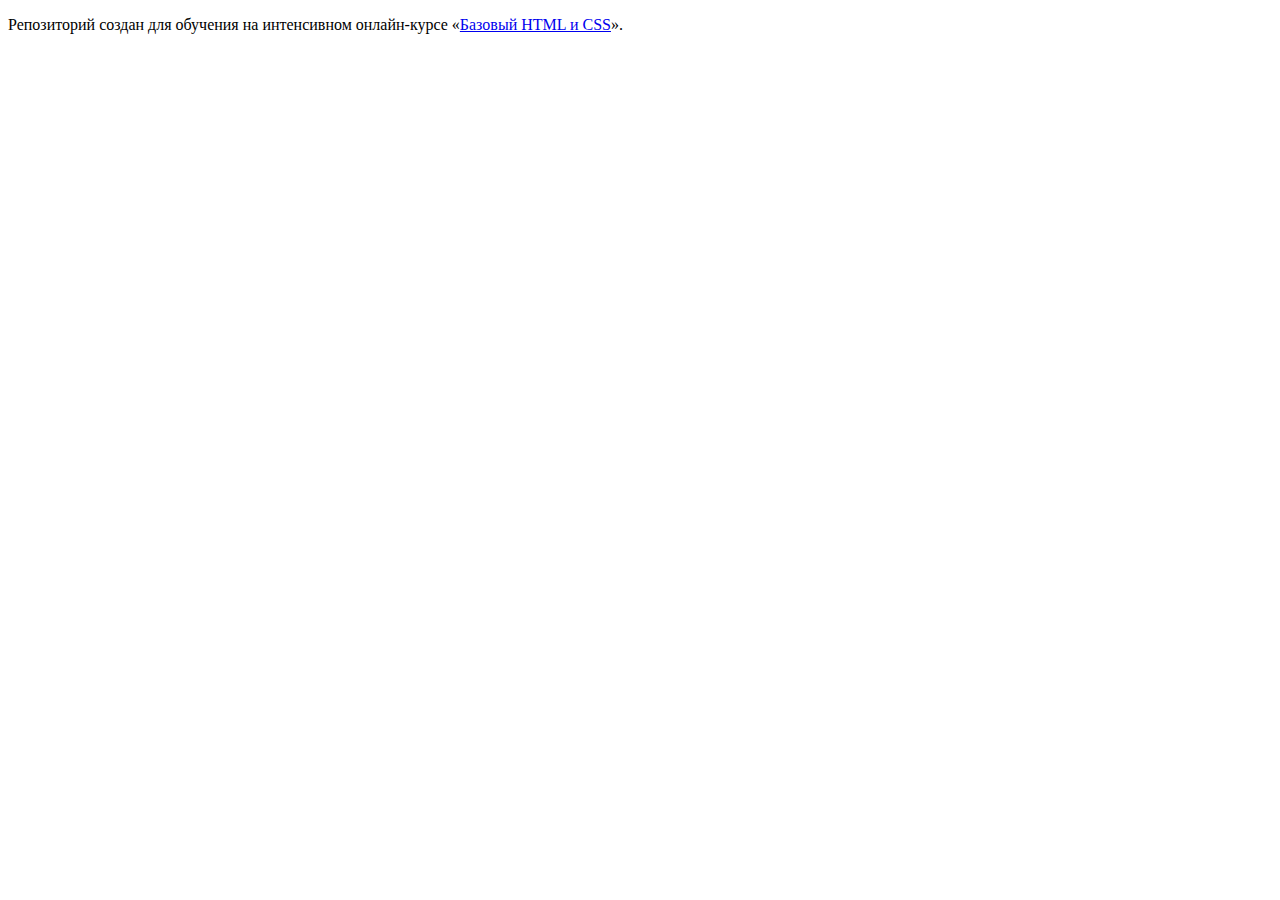
==== index.html @ e4928d57 ":hatching_chick:" ====
<!DOCTYPE html>
<html lang="ru">
  <head>
    <meta charset="utf-8">
    <title>HTML Academy: Седона</title>
  </head>
  <body>

    <p>Репозиторий создан для обучения на интенсивном онлайн‑курсе «<a href="https://htmlacademy.ru/intensive/htmlcss">Базовый HTML и CSS</a>».</p>

  </body>
</html>
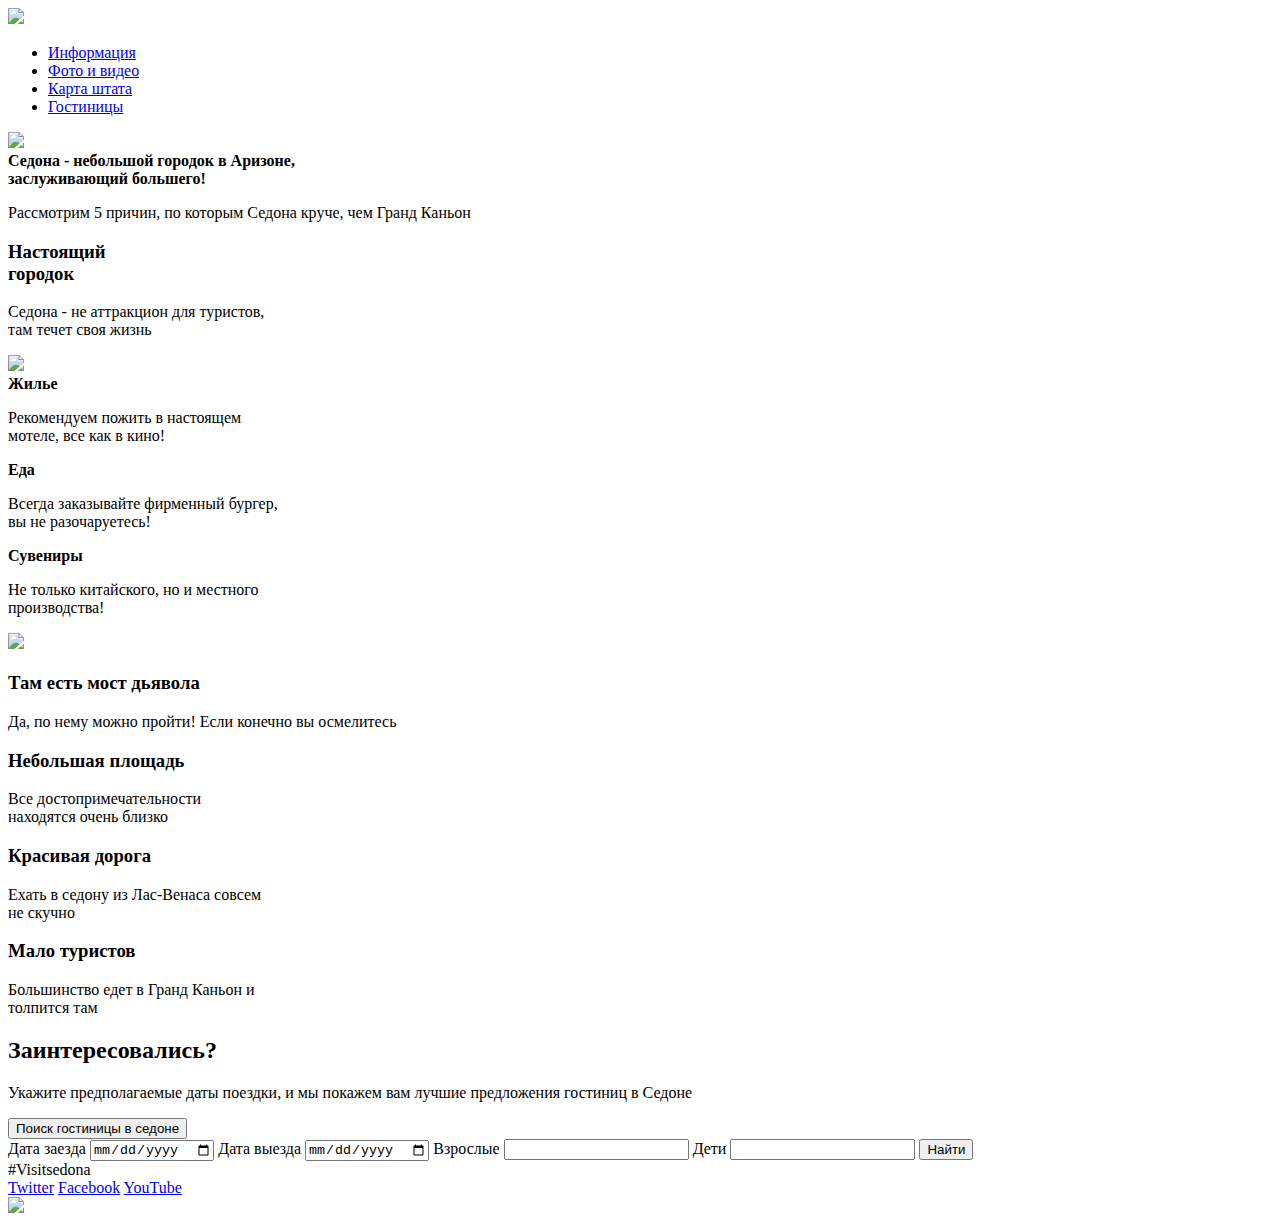
==== commit f941040f: "add basic layout for pages: index and catalog" ====
--- a/index.html
+++ b/index.html
@@ -1,12 +1,135 @@
 <!DOCTYPE html>
 <html lang="ru">
+
   <head>
     <meta charset="utf-8">
     <title>HTML Academy: Седона</title>
   </head>
+
   <body>
+    <header class="main-header">
+      <div class="index-logo">
+        <img src="http://placehold.it/150x100">
+      </div>
+      <nav class="main-navigation">
+        <ul>
+          <li>
+            <a href="#">Информация</a>
+          </li>
+          <li>
+            <a href="#">Фото и видео</a>
+          </li>
+          <li>
+            <a href="#">Карта штата</a>
+          </li>
+          <li>
+            <a href="#">Гостиницы</a>
+          </li>
+        </ul>
+      </nav>
+    </header>
+    <main>
+      <div class="name-logo-background">
+        <div class="name-logo">
+          <img src="http://placehold.it/150x100">
+        </div>
+      </div>
+      <div class="slogan">
+        <b class="slogan-text">Седона - небольшой городок в Аризоне,<br>
+          заслуживающий большего!
+        </b>
+        <p>Рассмотрим 5 причин, по которым Седона круче, чем Гранд Каньон</p>
+      </div>
+      <div class="info-box">
+        <div class="info-box-left">
+          <h3 class="info-box-left-title">Настоящий<br>
+             городок</h3>
+          <p>Седона - не аттракцион для туристов,
+            <br> там течет своя жизнь</p>
+        </div>
+        <div class="info-box-right">
+          <img src="http://placehold.it/150x100">
+        </div>
+      </div>
+      <section class="features">
+        <div class="features-item">
+          <b class="features-name">Жилье</b>
+          <p>Рекомендуем пожить в настоящем
+            <br> мотеле, все как в кино!</p>
+        </div>
+        <div class="features-item">
+          <b class="features-name">Еда</b>
+          <p>Всегда заказывайте фирменный бургер,
+            <br> вы не разочаруетесь!</p>
+        </div>
+        <div class="features-item">
+          <b class="features-name">Сувениры</b>
+          <p>Не только китайского, но и местного
+            <br> производства!
+          </p>
+        </div>
+      </section>
+      <div class="info-box">
+        <div class="info-box-left">
+          <img src="http://placehold.it/150x100">
+        </div>
+        <div class="info-box-right">
+          <h3 class="info-box-right-title">Там есть мост дьявола</h3>
+          <p>Да, по нему можно пройти! Если конечно вы осмелитесь</p>
+        </div>
+      </div>
+      <div class="advantages">
+        <section class="advantages-left">
+          <h3 class="advantages-left-title">Небольшая площадь</h3>
+          <p>Все достопримечательности
+            <br> находятся очень близко</p>
+        </section>
+        <section class="advantages-middle">
+          <h3 class="advantages-middle-title">Красивая дорога</h3>
+          <p>Ехать в седону из Лас-Венаса совсем
+            <br> не скучно</p>
+        </section>
+        <section class="advantages-right">
+          <h3 class="advantages-right-title">Мало туристов</h3>
+          <p>Большинство едет в Гранд Каньон и
+            <br> толпится там</p>
+        </section>
+      </div>
+      <div class="index-content">
+        <h2 class="index-content-title">Заинтересовались?</h2>
+        <p>Укажите предполагаемые даты поездки, и мы покажем вам лучшие предложения гостиниц в Седоне
+        </p>
 
-    <p>Репозиторий создан для обучения на интенсивном онлайн‑курсе «<a href="https://htmlacademy.ru/intensive/htmlcss">Базовый HTML и CSS</a>».</p>
+        <div class="search">
+          <button class="search-btn">Поиск гостиницы в седоне</button>
 
+          <form class="hotel-book-form" action="https://echo.htmlacademy.ru" method="post">
+            <label for="date-enter">Дата заезда</label>
+            <input type="date" name="date-enter" id="date-enter">
+            <label for="date-leave">Дата выезда</label>
+            <input type="date" name="date-leave" id="date-leave">
+            <label for="adults-count">Взрослые</label>
+            <input type="number" name="adults-count" id="adults-count">
+            <label for="childrens-count">Дети</label>
+            <input type="number" name="childrens-count" id="childrens-count">
+            <button class="btn" type="submit">Найти</button>
+          </form>
+        </div>
+      </div>
+    </main>
+    <footer class="main-footer">
+      <div class="container">
+        <section class="footer-text">#Visitsedona</section>
+        <section class="footer-social">
+          <a class="social-btn social-btn-tw" href="#">Twitter</a>
+          <a class="social-btn social-btn-fb" href="#">Facebook</a>
+          <a class="social-btn social-btn-yt" href="#">YouTube</a>
+        </section>
+        <section class="footer-copyrigh">
+          <a href="#"><img src="http://placehold.it/150x100"></a>
+        </section>
+      </div>
+    </footer>
   </body>
+
 </html>
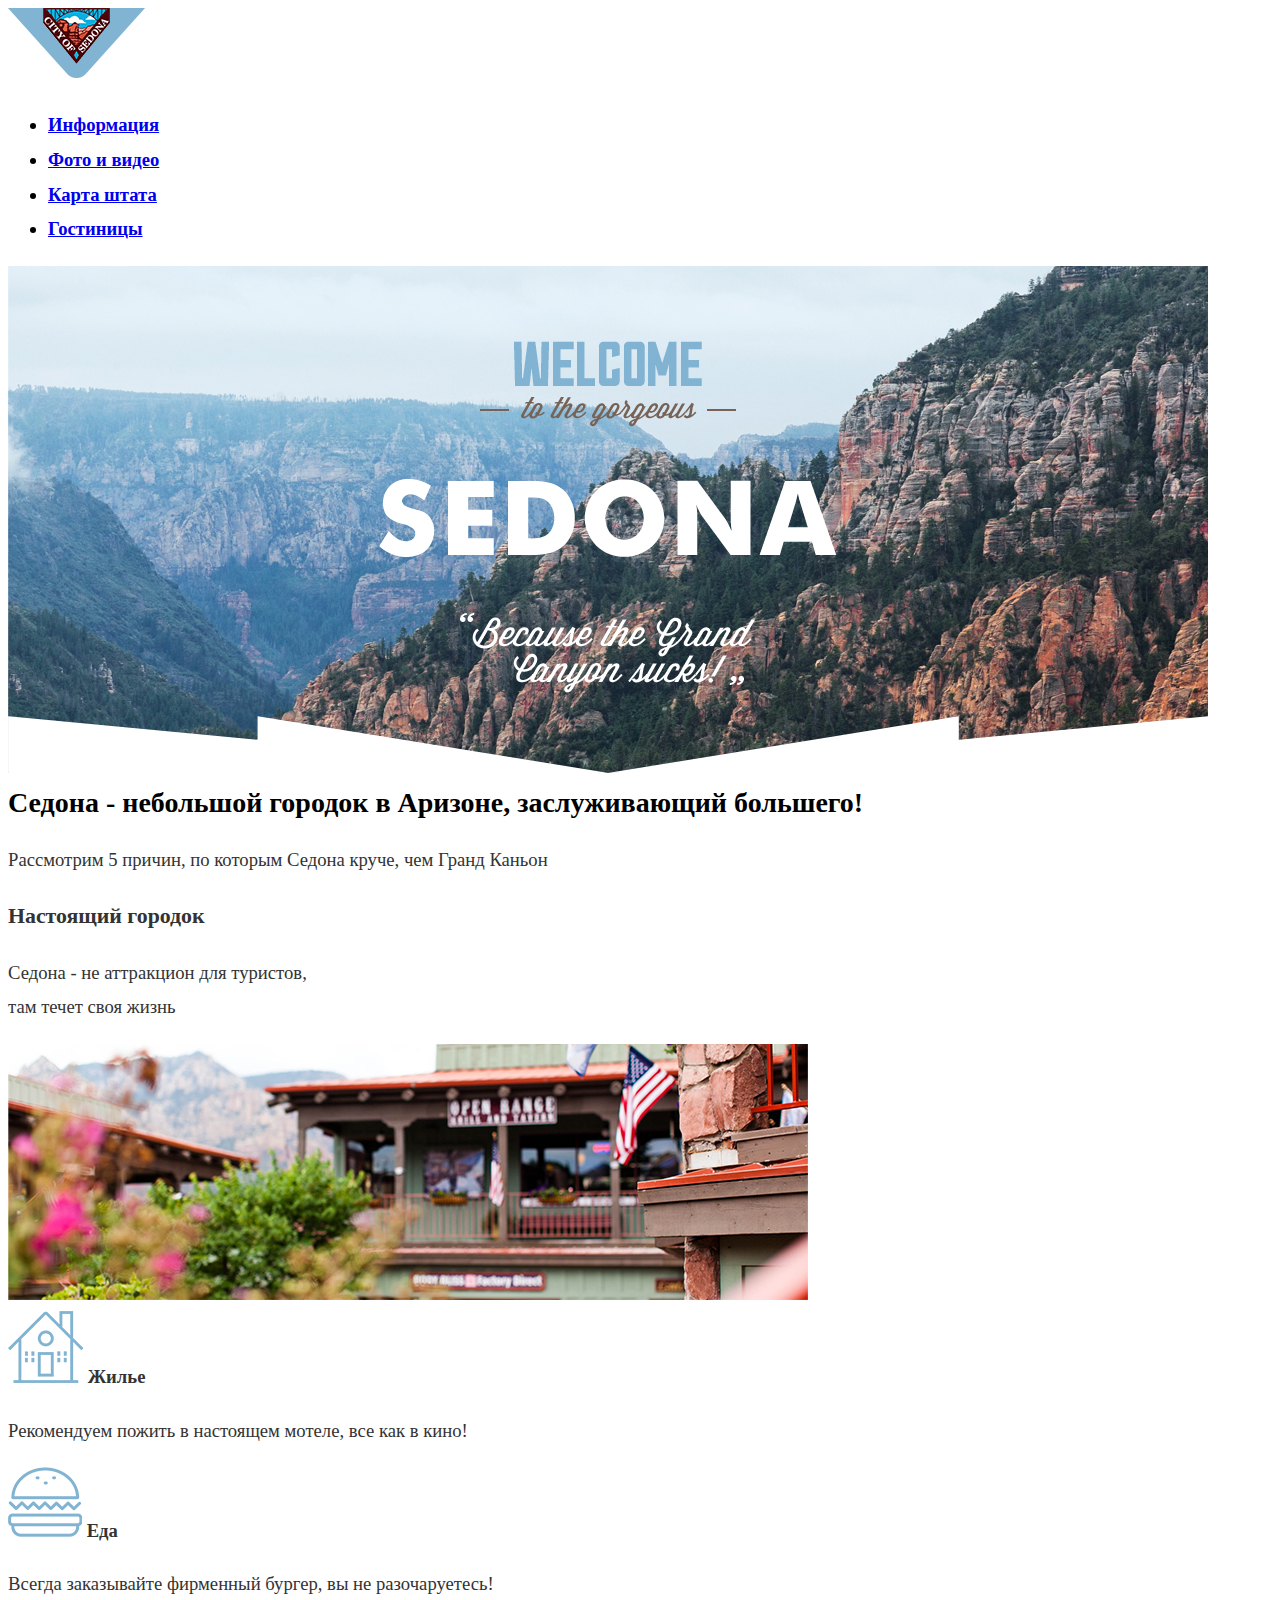
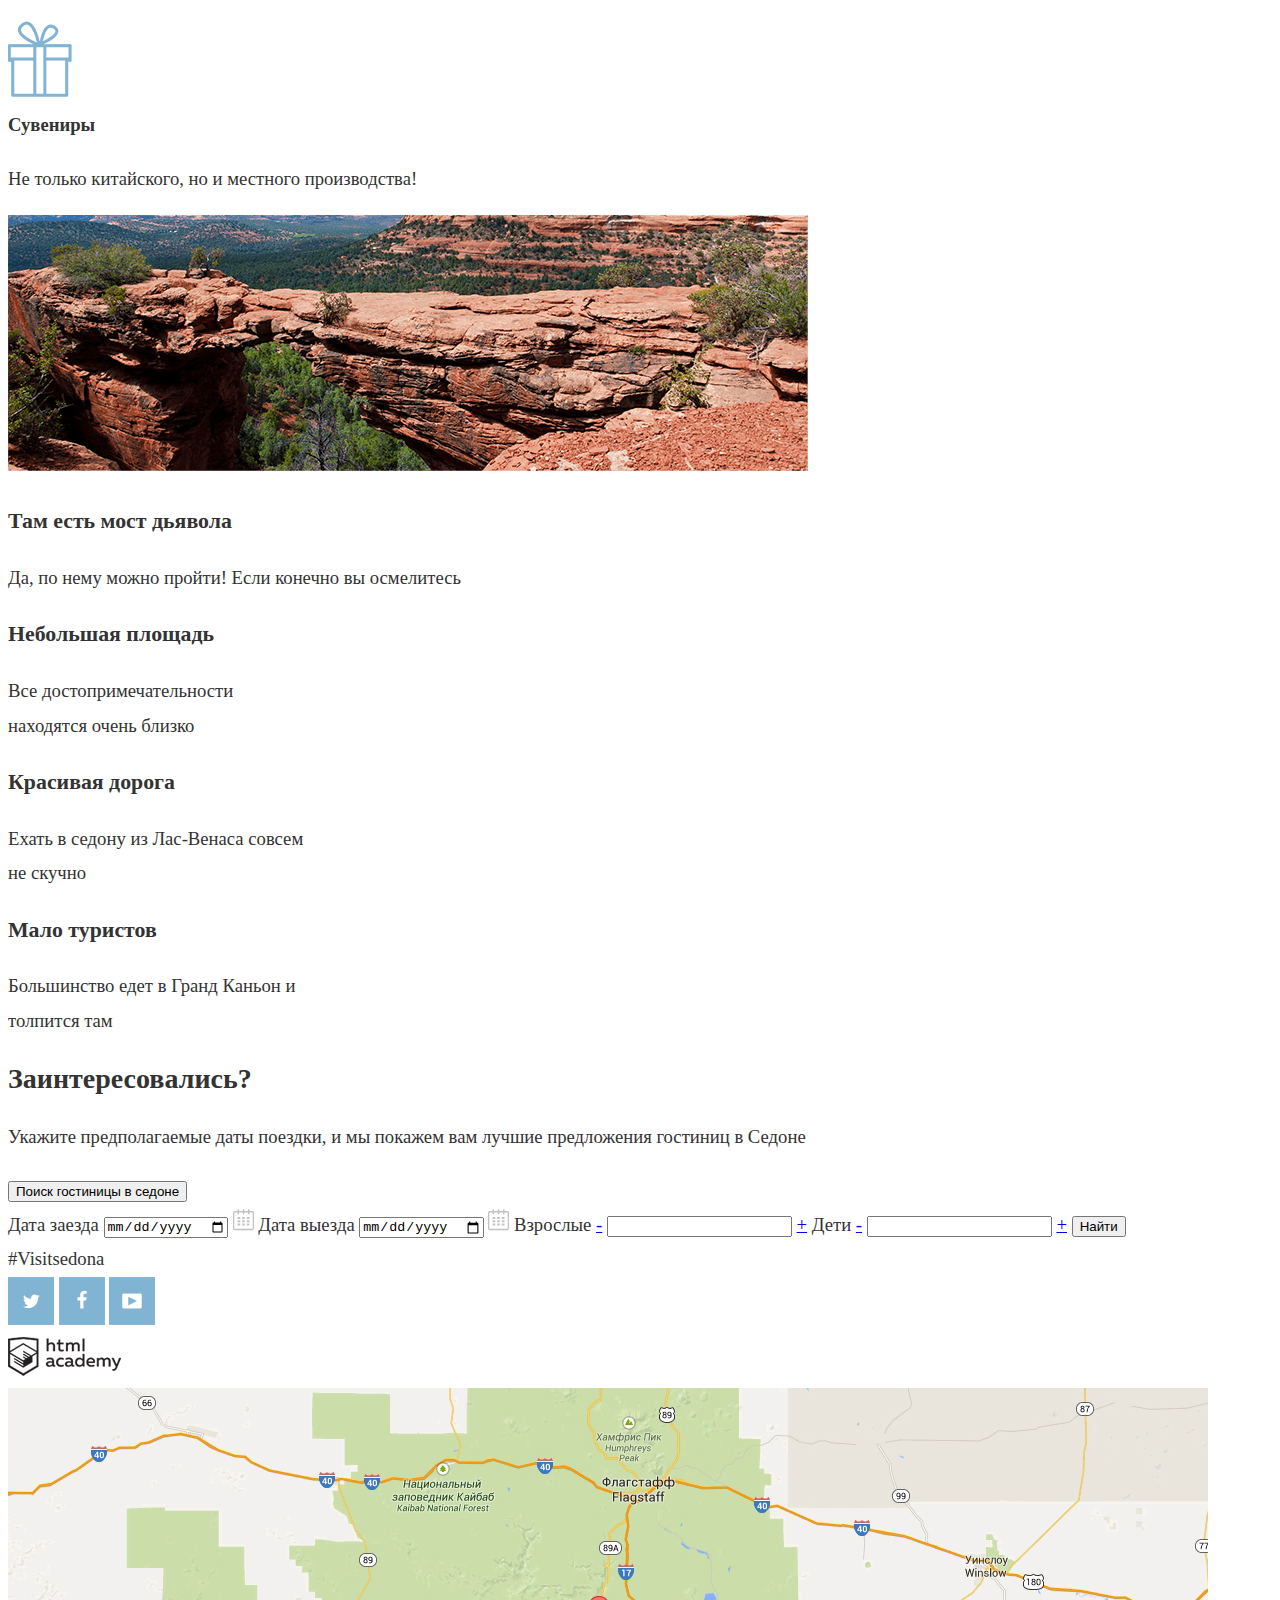
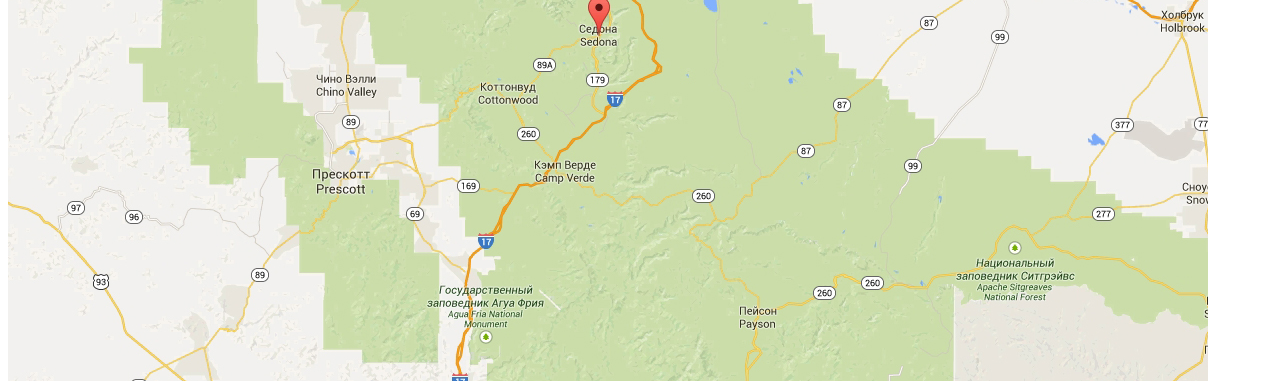
==== commit 0e917609: "graphic" ====
--- a/index.html
+++ b/index.html
@@ -3,13 +3,14 @@
 
   <head>
     <meta charset="utf-8">
+    <link href="css/style.css" rel="stylesheet">
     <title>HTML Academy: Седона</title>
   </head>
 
   <body>
     <header class="main-header">
       <div class="index-logo">
-        <img src="http://placehold.it/150x100">
+      <a href="index.html"><img src="img/logo.png" ></a>
       </div>
       <nav class="main-navigation">
         <ul>
@@ -31,71 +32,69 @@
     <main>
       <div class="name-logo-background">
         <div class="name-logo">
-          <img src="http://placehold.it/150x100">
+          <img src="img/sedona.jpg">
         </div>
       </div>
       <div class="slogan">
-        <b class="slogan-text">Седона - небольшой городок в Аризоне,<br>
+        <b class="slogan-text">Седона - небольшой городок в Аризоне,
           заслуживающий большего!
         </b>
         <p>Рассмотрим 5 причин, по которым Седона круче, чем Гранд Каньон</p>
       </div>
-      <div class="info-box">
+      <section class="info-box">
         <div class="info-box-left">
-          <h3 class="info-box-left-title">Настоящий<br>
+          <h3 class="info-box-left-title">Настоящий
              городок</h3>
           <p>Седона - не аттракцион для туристов,
             <br> там течет своя жизнь</p>
         </div>
         <div class="info-box-right">
-          <img src="http://placehold.it/150x100">
+          <img src="img/img2.jpg">
         </div>
-      </div>
       <section class="features">
         <div class="features-item">
+          <img src="img/2.png">
           <b class="features-name">Жилье</b>
-          <p>Рекомендуем пожить в настоящем
-            <br> мотеле, все как в кино!</p>
+          <p>Рекомендуем пожить в настоящем мотеле, все как в кино!</p>
         </div>
         <div class="features-item">
+          <img src="img/3.png">
           <b class="features-name">Еда</b>
-          <p>Всегда заказывайте фирменный бургер,
-            <br> вы не разочаруетесь!</p>
+          <p>Всегда заказывайте фирменный бургер, вы не разочаруетесь!</p>
         </div>
         <div class="features-item">
+          <img src="img/1.png"><br>
           <b class="features-name">Сувениры</b>
-          <p>Не только китайского, но и местного
-            <br> производства!
-          </p>
+          <p>Не только китайского, но и местного производства!</p>
         </div>
       </section>
-      <div class="info-box">
+      <section class="info-box">
         <div class="info-box-left">
-          <img src="http://placehold.it/150x100">
+          <img src="img/img1.jpg">
         </div>
         <div class="info-box-right">
           <h3 class="info-box-right-title">Там есть мост дьявола</h3>
           <p>Да, по нему можно пройти! Если конечно вы осмелитесь</p>
         </div>
-      </div>
-      <div class="advantages">
-        <section class="advantages-left">
+
+      <section class="advantages">
+        <div class="advantages-left">
           <h3 class="advantages-left-title">Небольшая площадь</h3>
           <p>Все достопримечательности
             <br> находятся очень близко</p>
-        </section>
-        <section class="advantages-middle">
+        </div>
+        <div class="advantages-middle">
           <h3 class="advantages-middle-title">Красивая дорога</h3>
           <p>Ехать в седону из Лас-Венаса совсем
             <br> не скучно</p>
-        </section>
-        <section class="advantages-right">
+        </div>
+        <div class="advantages-right">
           <h3 class="advantages-right-title">Мало туристов</h3>
           <p>Большинство едет в Гранд Каньон и
             <br> толпится там</p>
-        </section>
-      </div>
-      <div class="index-content">
+        </div>
+      </section>
+      <section class="index-content">
         <h2 class="index-content-title">Заинтересовались?</h2>
         <p>Укажите предполагаемые даты поездки, и мы покажем вам лучшие предложения гостиниц в Седоне
         </p>
@@ -106,27 +105,36 @@
           <form class="hotel-book-form" action="https://echo.htmlacademy.ru" method="post">
             <label for="date-enter">Дата заезда</label>
             <input type="date" name="date-enter" id="date-enter">
+            <img src="img/5.png">
             <label for="date-leave">Дата выезда</label>
             <input type="date" name="date-leave" id="date-leave">
+            <img src="img/5.png">
             <label for="adults-count">Взрослые</label>
+            <a href="#">-</a>
             <input type="number" name="adults-count" id="adults-count">
+            <a href="#">+</a>
             <label for="childrens-count">Дети</label>
+            <a href="#">-</a>
             <input type="number" name="childrens-count" id="childrens-count">
+            <a href="#">+</a>
             <button class="btn" type="submit">Найти</button>
           </form>
         </div>
-      </div>
+      </section>
     </main>
     <footer class="main-footer">
       <div class="container">
         <section class="footer-text">#Visitsedona</section>
         <section class="footer-social">
-          <a class="social-btn social-btn-tw" href="#">Twitter</a>
-          <a class="social-btn social-btn-fb" href="#">Facebook</a>
-          <a class="social-btn social-btn-yt" href="#">YouTube</a>
+          <a class="social-btn social-btn-tw" href="#"><img src="img/tw.png"></a>
+          <a class="social-btn social-btn-fb" href="#"><img src="img/facebook.png"></a>
+          <a class="social-btn social-btn-yt" href="#"><img src="img/youtube.png"></a>
         </section>
         <section class="footer-copyrigh">
-          <a href="#"><img src="http://placehold.it/150x100"></a>
+          <a href="#"><img src="img/htmlacad.png"></a>
+        </section>
+        <section class="map">
+          <a href="#"><img src="img/map.jpg"></a>
         </section>
       </div>
     </footer>
--- a/css/style.css
+++ b/css/style.css
@@ -0,0 +1,28 @@
+body {
+    font-family:"PT Sans";
+    font-size: 14pt;
+    line-height:26pt;
+    color: #333333;
+    font-weight:normal;
+}
+.main-navigation {
+  font-family:"PT Sans";
+  font-size: 14pt;
+  line-height:26pt;
+  color: #000000;
+  font-weight:bold;
+}
+.slogan-text {
+  font-family:"PT Sans";
+  font-size: 21pt;
+  line-height:26pt;
+  color: #000000;
+  font-weight:bold;
+}
+.map{
+    z-index: 1;
+
+}
+footer {
+  position: absolute;
+  z-index: 2;
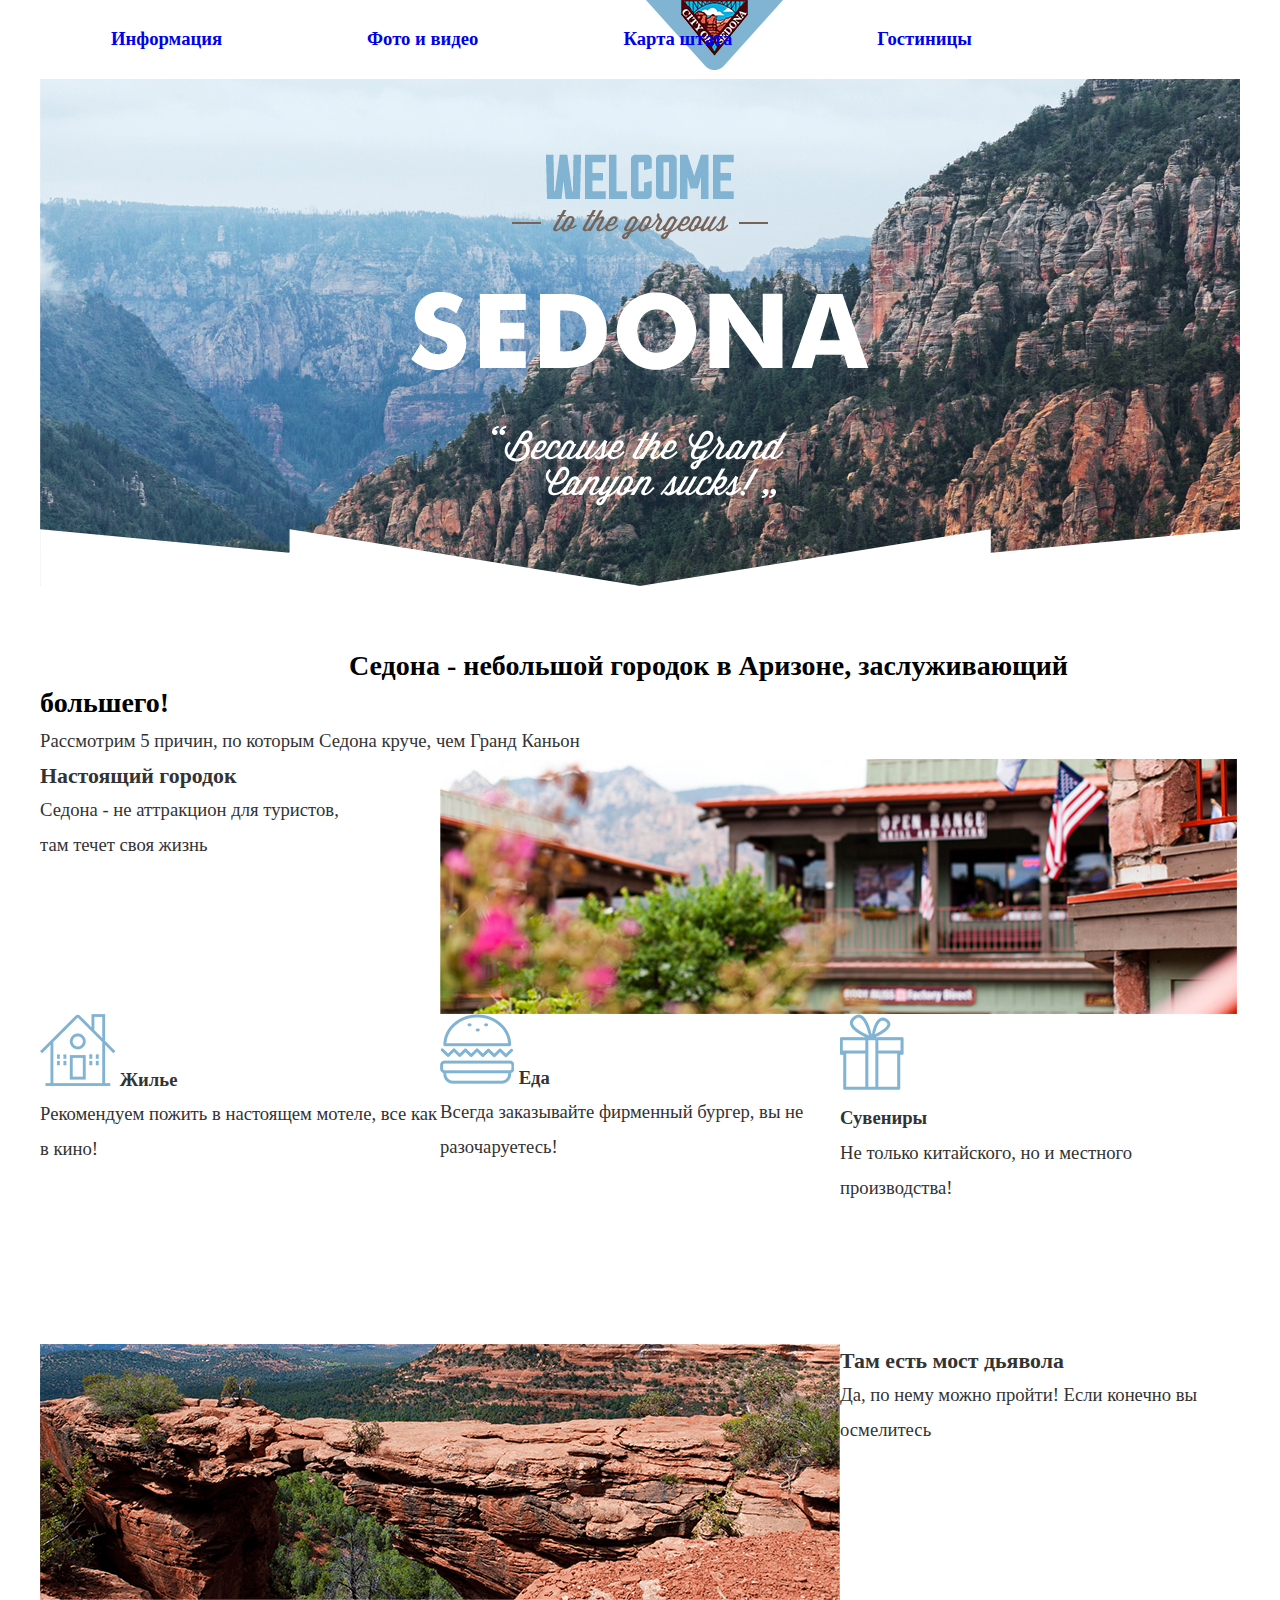
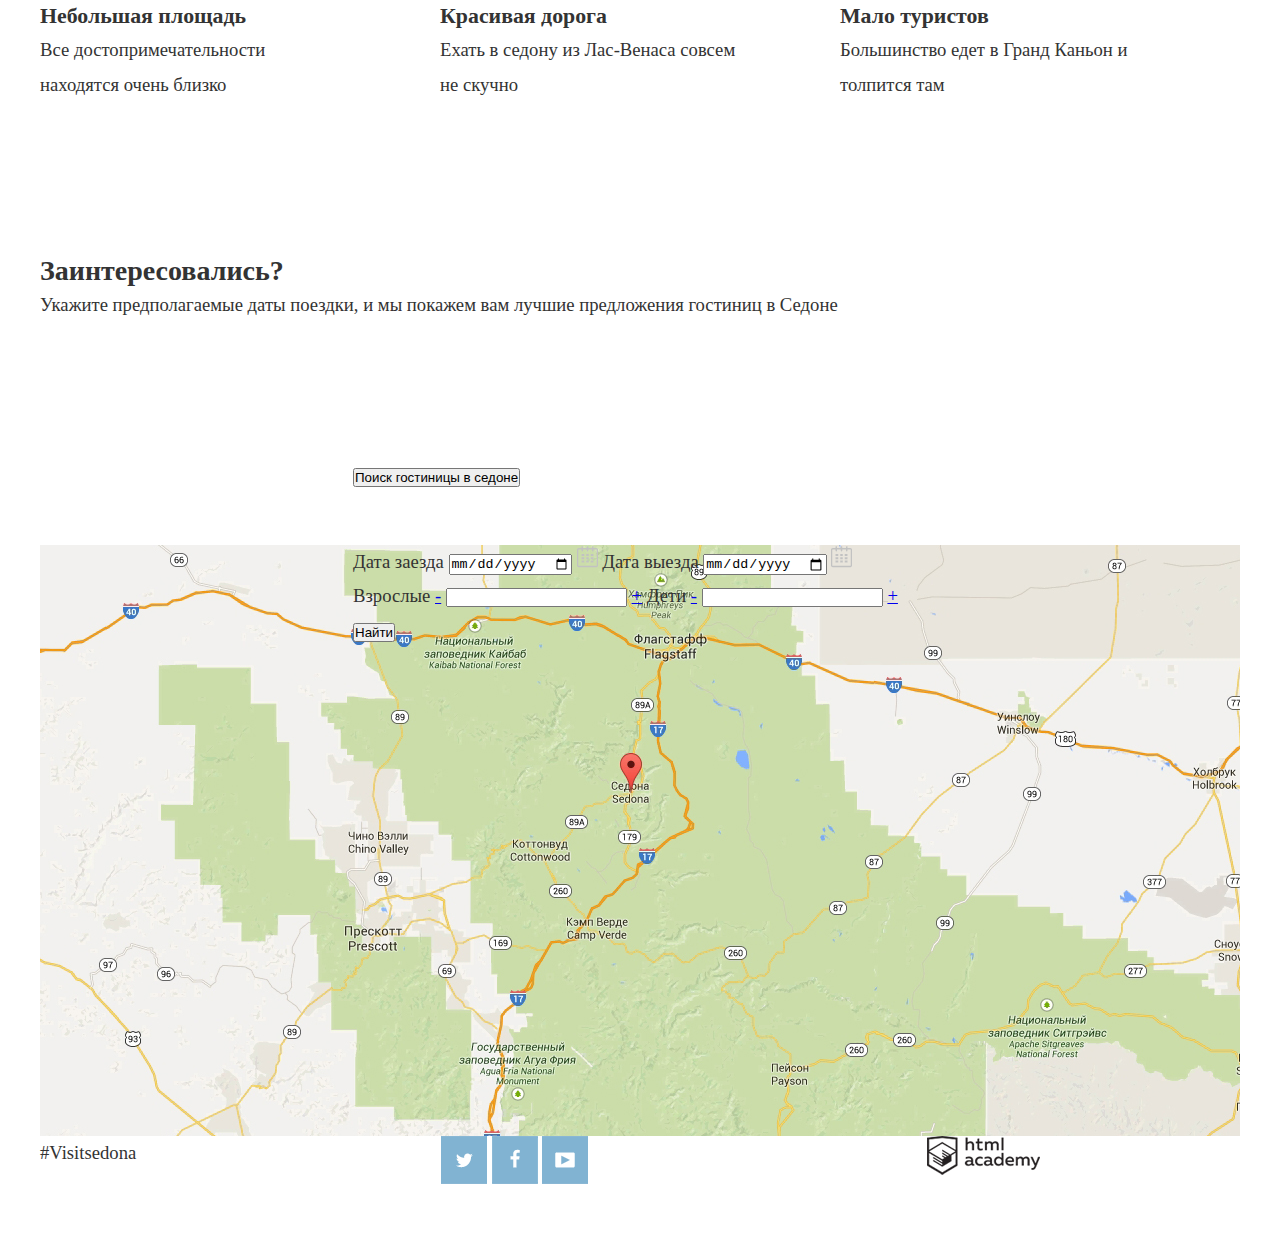
==== commit c06bfb8f: "create grid" ====
--- a/index.html
+++ b/index.html
@@ -9,48 +9,50 @@
 
   <body>
     <header class="main-header">
-      <div class="index-logo">
-      <a href="index.html"><img src="img/logo.png" ></a>
+      <div class="container clearfix">
+        <div class="index-logo">
+          <a href="index.html"><img src="img/logo.png"></a>
+        </div>
+        <nav class="main-navigation">
+          <ul>
+            <li>
+              <a href="#">Информация</a>
+            </li>
+            <li class="photo">
+              <a href="#">Фото и видео</a>
+            </li>
+            <li>
+              <a href="#">Карта штата</a>
+            </li>
+            <li>
+              <a href="#">Гостиницы</a>
+          </ul>
+        </nav>
       </div>
-      <nav class="main-navigation">
-        <ul>
-          <li>
-            <a href="#">Информация</a>
-          </li>
-          <li>
-            <a href="#">Фото и видео</a>
-          </li>
-          <li>
-            <a href="#">Карта штата</a>
-          </li>
-          <li>
-            <a href="#">Гостиницы</a>
-          </li>
-        </ul>
-      </nav>
     </header>
-    <main>
+    <main class="container">
       <div class="name-logo-background">
         <div class="name-logo">
           <img src="img/sedona.jpg">
         </div>
       </div>
-      <div class="slogan">
+      <div class="slogan clearfix">
         <b class="slogan-text">Седона - небольшой городок в Аризоне,
           заслуживающий большего!
         </b>
         <p>Рассмотрим 5 причин, по которым Седона круче, чем Гранд Каньон</p>
       </div>
-      <section class="info-box">
-        <div class="info-box-left">
+      <section class="info-box-one clearfix">
+        <div class="info-box-one-left">
           <h3 class="info-box-left-title">Настоящий
              городок</h3>
           <p>Седона - не аттракцион для туристов,
             <br> там течет своя жизнь</p>
         </div>
-        <div class="info-box-right">
+        <div class="info-box-one-right">
           <img src="img/img2.jpg">
         </div>
+      </section>
       <section class="features">
         <div class="features-item">
           <img src="img/2.png">
@@ -63,12 +65,13 @@
           <p>Всегда заказывайте фирменный бургер, вы не разочаруетесь!</p>
         </div>
         <div class="features-item">
-          <img src="img/1.png"><br>
+          <img src="img/1.png">
+          <br>
           <b class="features-name">Сувениры</b>
           <p>Не только китайского, но и местного производства!</p>
         </div>
       </section>
-      <section class="info-box">
+      <section class="info-box clearfix">
         <div class="info-box-left">
           <img src="img/img1.jpg">
         </div>
@@ -76,19 +79,19 @@
           <h3 class="info-box-right-title">Там есть мост дьявола</h3>
           <p>Да, по нему можно пройти! Если конечно вы осмелитесь</p>
         </div>
-
+      </section>
       <section class="advantages">
-        <div class="advantages-left">
+        <div class="advantages-item">
           <h3 class="advantages-left-title">Небольшая площадь</h3>
           <p>Все достопримечательности
             <br> находятся очень близко</p>
         </div>
-        <div class="advantages-middle">
+        <div class="advantages-item">
           <h3 class="advantages-middle-title">Красивая дорога</h3>
           <p>Ехать в седону из Лас-Венаса совсем
             <br> не скучно</p>
         </div>
-        <div class="advantages-right">
+        <div class="advantages-item">
           <h3 class="advantages-right-title">Мало туристов</h3>
           <p>Большинство едет в Гранд Каньон и
             <br> толпится там</p>
@@ -101,7 +104,12 @@
 
         <div class="search">
           <button class="search-btn">Поиск гостиницы в седоне</button>
-
+        </div>
+      </section>
+    </main>
+    <footer class="main-footer container">
+      <div>
+        <section class="map">
           <form class="hotel-book-form" action="https://echo.htmlacademy.ru" method="post">
             <label for="date-enter">Дата заезда</label>
             <input type="date" name="date-enter" id="date-enter">
@@ -119,11 +127,7 @@
             <a href="#">+</a>
             <button class="btn" type="submit">Найти</button>
           </form>
-        </div>
-      </section>
-    </main>
-    <footer class="main-footer">
-      <div class="container">
+        </section>
         <section class="footer-text">#Visitsedona</section>
         <section class="footer-social">
           <a class="social-btn social-btn-tw" href="#"><img src="img/tw.png"></a>
@@ -133,9 +137,6 @@
         <section class="footer-copyrigh">
           <a href="#"><img src="img/htmlacad.png"></a>
         </section>
-        <section class="map">
-          <a href="#"><img src="img/map.jpg"></a>
-        </section>
       </div>
     </footer>
   </body>
--- a/css/style.css
+++ b/css/style.css
@@ -1,28 +1,336 @@
+* {
+  margin: 0;
+  padding: 0;
+}
+
 body {
-    font-family:"PT Sans";
-    font-size: 14pt;
-    line-height:26pt;
-    color: #333333;
-    font-weight:normal;
-}
+  font-family: "PT Sans";
+  font-size: 14pt;
+  line-height: 26pt;
+  color: #333333;
+  font-weight: normal;
+}
+
 .main-navigation {
-  font-family:"PT Sans";
+  font-family: "PT Sans";
   font-size: 14pt;
-  line-height:26pt;
+  line-height: 26pt;
   color: #000000;
-  font-weight:bold;
-}
+  font-weight: bold;
+}
+
 .slogan-text {
-  font-family:"PT Sans";
+  font-family: "PT Sans";
   font-size: 21pt;
-  line-height:26pt;
+  line-height: 26pt;
   color: #000000;
-  font-weight:bold;
-}
-.map{
-    z-index: 1;
-
-}
-footer {
+  font-weight: bold;
+}
+
+li a {
+  text-decoration: none;
+}
+
+.main-navigation ul li {
+  float: left;
+  padding-left: 71px;
+  padding-top: 22px;
+  padding-bottom: 22px;
+  padding-right: 74px;
+  list-style-type: none;
+}
+
+.photo {
+  padding-right: 244px;
+}
+
+.index-logo {
   position: absolute;
-  z-index: 2;
+  text-align: center;
+  left: 645px;
+  top: 0%;
+  width: 138px;
+  height: 70px;
+}
+
+.clearfix::after {
+  content: "";
+  display: table;
+  clear: both;
+}
+
+.container {
+  width: 1200px;
+  height: auto;
+  margin: 0 auto;
+  padding: 0 40px;
+}
+
+.main-header {
+  min-height: 56px;
+}
+
+.main-navigation {
+  position: relative;
+  float: right;
+  width: 100%;
+  min-height: 56px;
+}
+
+.name-logo-background {
+  width: 1200px;
+  height: 510px;
+  margin-right: auto;
+  margin-left: auto;
+  margin-bottom: 60px;
+}
+
+.slogan clearfix {
+  width: 1200px;
+  height: 216px;
+}
+
+.slogan-text {
+  padding-left: 309px;
+  padding-top: 62px;
+  padding-right: 100px;
+  padding-bottom: 255px;
+}
+
+.info-box-one {
+  width: 100%;
+  height: 255px;
+}
+
+.info-box-one-left {
+  float: left;
+  width: 400px;
+  height: 100%;
+}
+
+.info-box-one-right {
+  float: right;
+  width: 800px;
+  height: 100%;
+}
+
+.info-box-one-right img {
+  max-width: 100%;
+  max-height: 100%
+}
+
+.features {
+  width: 1200px;
+  height: 330px;
+}
+
+.features-item {
+  float: left;
+  width: 400px;
+}
+
+.features-item:last-child {
+  margin-right: 0;
+}
+
+.info-box {
+  width: 100%;
+  height: 255px;
+}
+
+.info-box-left {
+  float: left;
+  width: 800px;
+  height: 100%;
+}
+
+.info-box-right {
+  float: right;
+  width: 400px;
+  height: 100%;
+}
+
+.advantages {
+  width: 100%;
+  height: 255px;
+}
+
+.advantages-item {
+  float: left;
+  width: 400px;
+  height: 100%;
+}
+
+.index-content {
+  position: relative;
+  width: 100%;
+  height: 291px;
+}
+
+.search {
+  position: absolute;
+  bottom: 0;
+  left: 313px;
+  width: 568px;
+  height: 86px;
+}
+
+.hotel-book-form {
+  position: absolute;
+  top: 0;
+  left: 313px;
+  width: 568px;
+  height: 395px;
+}
+
+.main-footer {
+  width: 1200px;
+  height: 120px;
+}
+
+.footer-text {
+  float: left;
+  width: 313px;
+  height: 120px;
+  margin-right: 88px;
+}
+
+.footer-social {
+  float: left;
+  width: 400px;
+  height: 120px;
+}
+
+.footer-copyrigh {
+  float: right;
+  width: 313px;
+  height: 120px;
+}
+
+.map {
+  background: url("../img/map.jpg") no-repeat;
+  position: relative;
+  width: 1200px;
+  height: 591px;
+}
+
+.book-form {
+  background: url("../img/filter background.jpg");
+  width: 1200px;
+  height: 217px;
+}
+
+.one-form {
+  float: left;
+  width: 241px;
+  height: 217px;
+}
+
+.two-form {
+  float: left;
+  width: 288px;
+  height: 217px;
+}
+
+.three-form {
+  float: right;
+  width: 400px;
+  height: 217px;
+}
+
+.sorting {
+  width: 1200px;
+  height: 86px;
+}
+
+.counter-section {
+  float: left;
+  width: 140px;
+  height: 100%;
+}
+
+.ordering-section-name {
+  float: left;
+}
+
+.ordering-section {
+  float: left;
+  width: auto;
+  height: 100%;
+}
+
+.ordering-section ul li {
+  margin-left: 30px;
+  float: left;
+  list-style-type: none;
+}
+
+.ordering-direction-section {
+  float: right;
+  width: auto;
+  height: 100%;
+}
+
+.ordering-section-list {
+  width: 500px;
+  height: auto;
+}
+
+.search-results {
+  width: 100%;
+  height: auto;
+  border-top: 1px solid #e5e5e5;
+  padding-top: 30px;
+  padding-bottom: 30px;
+  position: relative;
+  display: block;
+}
+
+.search-result:last-child {
+  border-top: 1px solid #e5e5e5;
+  border-bottom: 1px solid #e5e5e5;
+}
+
+.search-result section {
+  float: left;
+}
+
+.search-result-logo img {
+  width: 135px;
+  height: 90px;
+}
+
+.search-result-desctription {
+  margin-left: 30px;
+  width: 364px;
+  height: auto;
+}
+
+.search-result-desctription-block {
+  float: left;
+}
+
+.search-result-btn-more,
+.search-result-btn-book {
+  width: auto;
+  height: auto;
+  padding-left: 16px;
+  padding-right: 16px;
+  padding-top: 6px;
+  padding-bottom: 6px;
+}
+
+.search-result-btn-more {
+  background-color: #81b3d2;
+}
+
+.search-result-btn-book {
+  background-color: #766357;
+}
+
+.search-result-rating {
+  position: absolute;
+  right: 0;
+  width: 241px;
+  height: 100px;
+}
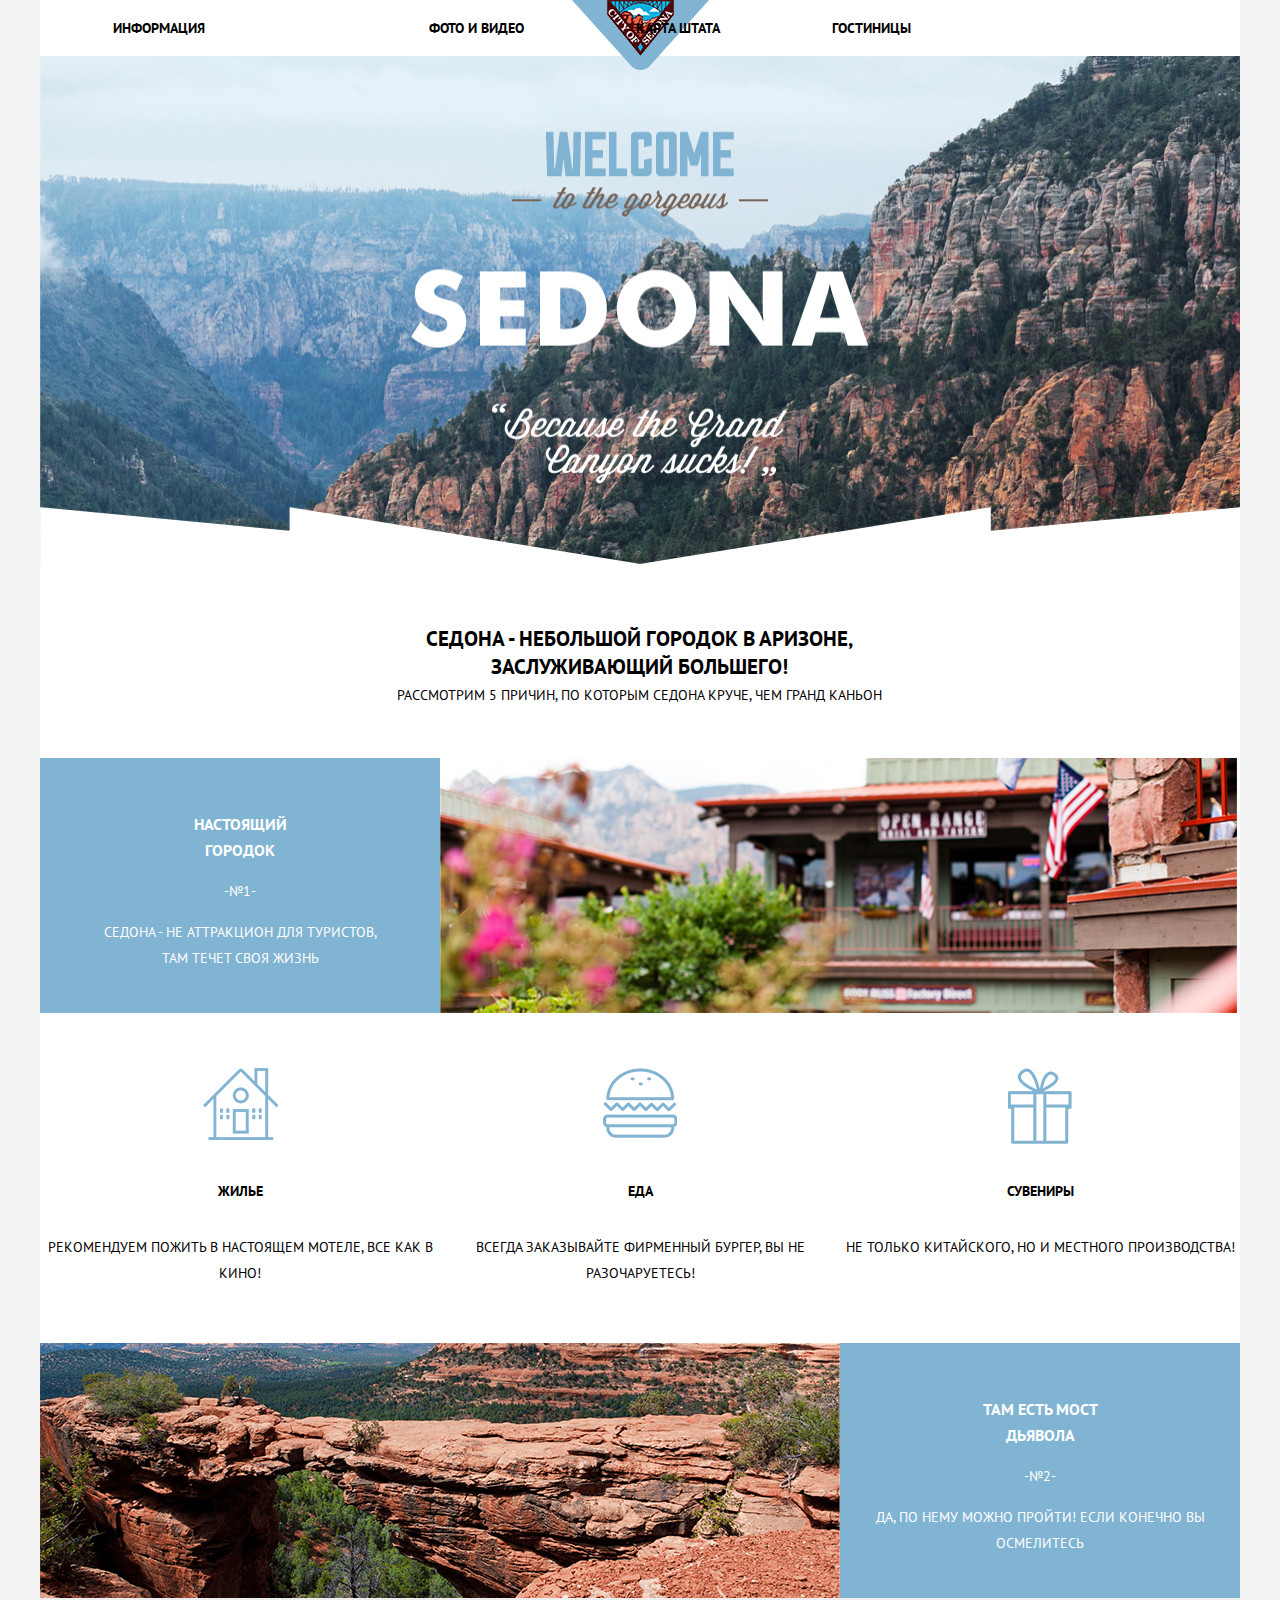
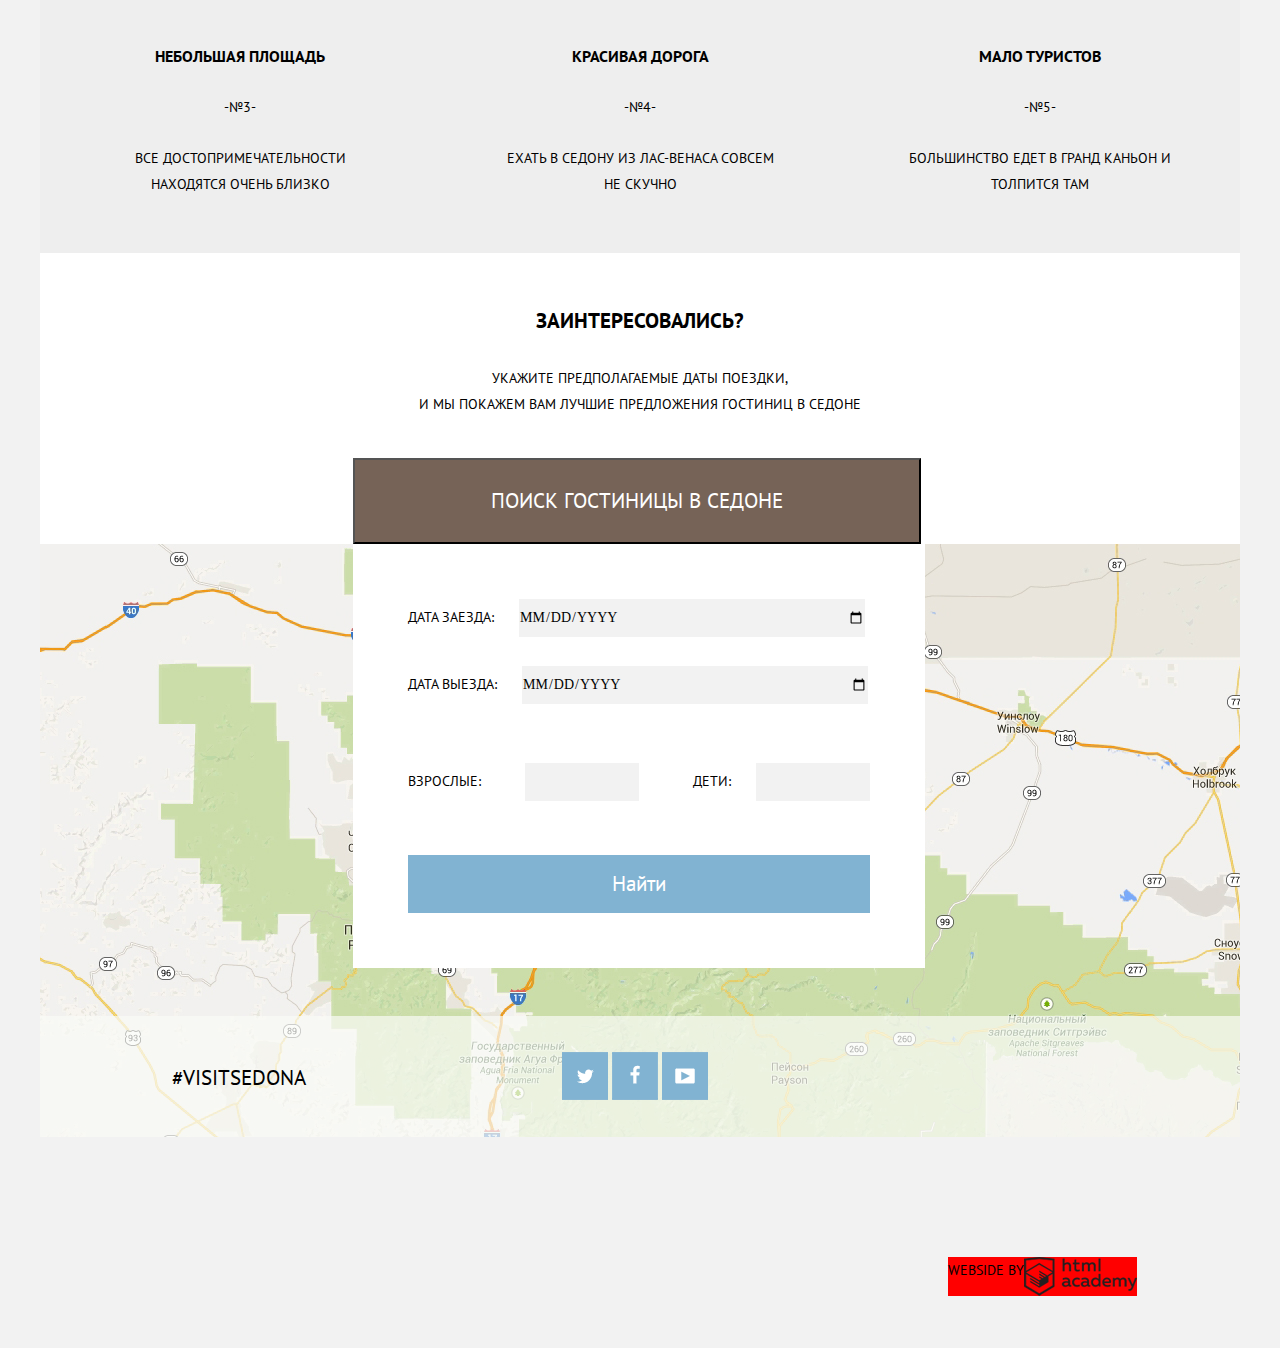
==== commit 147c569e: ".." ====
--- a/index.html
+++ b/index.html
@@ -3,6 +3,8 @@
 
   <head>
     <meta charset="utf-8">
+    <link href="https://fonts.googleapis.com/css?family=PT+Sans:400,700&amp;subset=cyrillic" rel="stylesheet">
+    <link rel="stylesheet" href="css/normalize.css">
     <link href="css/style.css" rel="stylesheet">
     <title>HTML Academy: Седона</title>
   </head>
@@ -13,18 +15,18 @@
         <div class="index-logo">
           <a href="index.html"><img src="img/logo.png"></a>
         </div>
-        <nav class="main-navigation">
+        <nav class="main-navigation clearfix">
           <ul>
-            <li>
+            <li class="left-nav">
               <a href="#">Информация</a>
             </li>
-            <li class="photo">
+            <li class="left-nav">
               <a href="#">Фото и видео</a>
             </li>
-            <li>
+            <li class="right-nav">
               <a href="#">Карта штата</a>
             </li>
-            <li>
+            <li class="right-nav">
               <a href="#">Гостиницы</a>
           </ul>
         </nav>
@@ -46,6 +48,7 @@
         <div class="info-box-one-left">
           <h3 class="info-box-left-title">Настоящий
              городок</h3>
+          <p>-№1-</p>
           <p>Седона - не аттракцион для туристов,
             <br> там течет своя жизнь</p>
         </div>
@@ -55,18 +58,23 @@
       </section>
       <section class="features">
         <div class="features-item">
-          <img src="img/2.png">
+          <div class="features-img">
+            <img src="img/2.png">
+          </div>
           <b class="features-name">Жилье</b>
           <p>Рекомендуем пожить в настоящем мотеле, все как в кино!</p>
         </div>
         <div class="features-item">
-          <img src="img/3.png">
+          <div class="features-img">
+            <img src="img/3.png">
+          </div>
           <b class="features-name">Еда</b>
           <p>Всегда заказывайте фирменный бургер, вы не разочаруетесь!</p>
         </div>
         <div class="features-item">
-          <img src="img/1.png">
-          <br>
+          <div class="features-img">
+            <img src="img/1.png">
+          </div>
           <b class="features-name">Сувениры</b>
           <p>Не только китайского, но и местного производства!</p>
         </div>
@@ -77,66 +85,73 @@
         </div>
         <div class="info-box-right">
           <h3 class="info-box-right-title">Там есть мост дьявола</h3>
+          <p>-№2-</p>
           <p>Да, по нему можно пройти! Если конечно вы осмелитесь</p>
         </div>
       </section>
       <section class="advantages">
         <div class="advantages-item">
-          <h3 class="advantages-left-title">Небольшая площадь</h3>
+          <h3 class="advantages-title">Небольшая площадь</h3>
+          <p>-№3-</p>
           <p>Все достопримечательности
             <br> находятся очень близко</p>
         </div>
         <div class="advantages-item">
-          <h3 class="advantages-middle-title">Красивая дорога</h3>
+          <h3 class="advantages-title">Красивая дорога</h3>
+          <p>-№4-</p>
           <p>Ехать в седону из Лас-Венаса совсем
             <br> не скучно</p>
         </div>
         <div class="advantages-item">
-          <h3 class="advantages-right-title">Мало туристов</h3>
+          <h3 class="advantages-title">Мало туристов</h3>
+          <p>-№5-</p>
           <p>Большинство едет в Гранд Каньон и
             <br> толпится там</p>
         </div>
       </section>
       <section class="index-content">
         <h2 class="index-content-title">Заинтересовались?</h2>
-        <p>Укажите предполагаемые даты поездки, и мы покажем вам лучшие предложения гостиниц в Седоне
+        <p>Укажите предполагаемые даты поездки,
+          <br> и мы покажем вам лучшие предложения гостиниц в Седоне
         </p>
 
         <div class="search">
           <button class="search-btn">Поиск гостиницы в седоне</button>
         </div>
       </section>
+      <section class="map">
+        <form class="hotel-book-form" action="https://echo.htmlacademy.ru" method="post">
+          <label for="date-enter">Дата заезда:
+            <input type="date" name="date-enter" id="date-enter">
+          </label>
+          <label for="date-leave">Дата выезда:
+            <input type="date" name="date-leave" id="date-leave">
+          </label>
+          <label for="adults-count">Взрослые:
+
+            <input type="number" name="adults-count" id="adults-count">
+          </label>
+          <label for="childrens-count">Дети:
+
+            <input type="number" name="childrens-count" id="childrens-count">
+          </label>
+          <input class="btn" type="button" value="Найти">
+        </form>
+      </section>
     </main>
-    <footer class="main-footer container">
-      <div>
-        <section class="map">
-          <form class="hotel-book-form" action="https://echo.htmlacademy.ru" method="post">
-            <label for="date-enter">Дата заезда</label>
-            <input type="date" name="date-enter" id="date-enter">
-            <img src="img/5.png">
-            <label for="date-leave">Дата выезда</label>
-            <input type="date" name="date-leave" id="date-leave">
-            <img src="img/5.png">
-            <label for="adults-count">Взрослые</label>
-            <a href="#">-</a>
-            <input type="number" name="adults-count" id="adults-count">
-            <a href="#">+</a>
-            <label for="childrens-count">Дети</label>
-            <a href="#">-</a>
-            <input type="number" name="childrens-count" id="childrens-count">
-            <a href="#">+</a>
-            <button class="btn" type="submit">Найти</button>
-          </form>
-        </section>
-        <section class="footer-text">#Visitsedona</section>
-        <section class="footer-social">
+    <footer class="container">
+      <div class="main-footer clearfix">
+        <div class="footer-text">#Visitsedona</div>
+        <div class="footer-social">
           <a class="social-btn social-btn-tw" href="#"><img src="img/tw.png"></a>
           <a class="social-btn social-btn-fb" href="#"><img src="img/facebook.png"></a>
           <a class="social-btn social-btn-yt" href="#"><img src="img/youtube.png"></a>
-        </section>
-        <section class="footer-copyrigh">
+        </div>
+        <div class="footer-copyrigh">
+          <p>webside by</p>
           <a href="#"><img src="img/htmlacad.png"></a>
-        </section>
+        </div>
+
       </div>
     </footer>
   </body>
--- a/css/style.css
+++ b/css/style.css
@@ -4,19 +4,13 @@
 }
 
 body {
+  min-height: 1200px;
   font-family: "PT Sans";
-  font-size: 14pt;
-  line-height: 26pt;
-  color: #333333;
-  font-weight: normal;
-}
-
-.main-navigation {
-  font-family: "PT Sans";
-  font-size: 14pt;
-  line-height: 26pt;
+  font-size: 14px;
+  line-height: 26px;
+  text-transform: uppercase;
   color: #000000;
-  font-weight: bold;
+  background-color: #f2f2f2;
 }
 
 .slogan-text {
@@ -27,30 +21,57 @@
   font-weight: bold;
 }
 
-li a {
+.main-navigation ul {
+  margin: 0;
+  padding: 0;
+  list-style: none;
+  font-size: 0;
+}
+
+.main-navigation li {
+  display: inline-block;
+  vertical-align: top;
+  font-size: 14px;
+  line-height: 26px;
+}
+
+.main-navigation a {
+  display: block;
+  padding-top: 15px;
+  padding-bottom: 15px;
+  padding-right: 112px;
+  font-weight: bold;
+  color: #000000;
   text-decoration: none;
 }
 
-.main-navigation ul li {
-  float: left;
-  padding-left: 71px;
-  padding-top: 22px;
-  padding-bottom: 22px;
-  padding-right: 74px;
-  list-style-type: none;
-}
-
-.photo {
-  padding-right: 244px;
+.left-nav:first-child {
+  float: left;
+  padding-left: 73px;
+  padding-right: 112px
+}
+
+.left-nav:last-child {
+  padding-left: 112px;
+}
+
+.rigth-nav:first-child {
+  padding-right: 112px;
+}
+
+.rigth-nav:last-child {
+  float: right;
+  padding-right: 73px;
 }
 
 .index-logo {
   position: absolute;
   text-align: center;
-  left: 645px;
+  left: 50%;
   top: 0%;
   width: 138px;
   height: 70px;
+  margin-left: -69px;
 }
 
 .clearfix::after {
@@ -60,10 +81,10 @@
 }
 
 .container {
+  background-color: #ffffff;
   width: 1200px;
   height: auto;
   margin: 0 auto;
-  padding: 0 40px;
 }
 
 .main-header {
@@ -85,16 +106,30 @@
   margin-bottom: 60px;
 }
 
-.slogan clearfix {
-  width: 1200px;
-  height: 216px;
+.name-logo img {
+  width: 1200px;
+  height: 510px;
+}
+
+.slogan.clearfix {
+  width: 575px;
+  height: auto;
+  margin-top: 55px;
+  margin-left: 312px;
+  margin-right: 312px;
+  margin-bottom: 50px;
+  text-align: center;
 }
 
 .slogan-text {
-  padding-left: 309px;
-  padding-top: 62px;
-  padding-right: 100px;
-  padding-bottom: 255px;
+  width: 575px;
+  height: auto;
+  padding-bottom: 65px;
+}
+
+.slogan-text {
+  font-size: 21px;
+  line-height: 26px;
 }
 
 .info-box-one {
@@ -105,7 +140,23 @@
 .info-box-one-left {
   float: left;
   width: 400px;
-  height: 100%;
+  height: 255px;
+}
+
+.info-box-one-left {
+  color: #ffffff;
+  background-color: #81b3d2;
+  text-align: center;
+}
+
+.info-box-left-title {
+  padding-top: 53px;
+  margin-left: 130px;
+  margin-right: 130px;
+}
+
+.info-box-one-left p {
+  padding-top: 15px;
 }
 
 .info-box-one-right {
@@ -122,11 +173,29 @@
 .features {
   width: 1200px;
   height: 330px;
+  text-align: center;
 }
 
 .features-item {
   float: left;
   width: 400px;
+}
+
+.features-img {
+  width: 240px;
+  height: 80px;
+  margin-top: 55px;
+  padding-left: 80px;
+  vertical-align
+}
+
+.features-name {
+  display: block;
+  padding-top: 30px;
+}
+
+.features-item p {
+  padding-top: 30px;
 }
 
 .features-item:last-child {
@@ -150,6 +219,22 @@
   height: 100%;
 }
 
+.info-box-right {
+  color: #ffffff;
+  background-color: #81b3d2;
+  text-align: center;
+}
+
+.info-box-right-title {
+  margin-left: 130px;
+  margin-right: 130px;
+  padding-top: 53px;
+}
+
+.info-box-right p {
+  padding-top: 15px;
+}
+
 .advantages {
   width: 100%;
   height: 255px;
@@ -161,10 +246,33 @@
   height: 100%;
 }
 
+.advantages-item {
+  background-color: #eeeeee;
+  text-align: center;
+}
+
+.advantages-title {
+  padding-top: 45px;
+}
+
+.advantages-item p {
+  padding-top: 25px;
+}
+
 .index-content {
   position: relative;
   width: 100%;
   height: 291px;
+  text-align: center;
+}
+
+.index-content-title {
+  padding-top: 55px;
+  padding-bottom: 31px;
+}
+
+.index-content-title p {
+  padding-bottom: 50px;
 }
 
 .search {
@@ -175,43 +283,158 @@
   height: 86px;
 }
 
+.search-btn {
+  width: 568px;
+  height: 86px;
+  background-color: #766357;
+  text-align: center;
+}
+
+.search-btn {
+  font-family: PT Sans;
+  font-size: 21px;
+  line-height: 26px;
+  text-transform: uppercase;
+  color: #ffffff;
+}
+
 .hotel-book-form {
   position: absolute;
   top: 0;
   left: 313px;
-  width: 568px;
-  height: 395px;
-}
-
-.main-footer {
-  width: 1200px;
-  height: 120px;
+  width: auto;
+  max-width: 568px;
+  height: auto;
+  padding: 55px;
+}
+
+.hotel-book-form {
+  background-color: #ffffff;
+}
+
+.btn {
+  width: 100%;
+  margin-top: 54px;
+  font-weight: 458;
+  font-size: 21px;
+  line-height: 58px;
+  font-family: "PT Sans";
+  color: #ffffff;
+  background-color: #81b3d2;
+  border: none;
+  cursor: pointer;
+}
+
+.btn:hover,
+.btn:active {
+  background-color: #669ec0;
+}
+
+.btn.disabled,
+.btn:disabled {
+  cursor: default;
+  opacity: 0.5;
+}
+
+.btn.disabled:hover,
+.btn:disabled:hover {
+  background-color: #000000;
+}
+
+.hotel-book-form input[type="date"] {
+  width: 346px;
+  height: 38px;
+  font-size: 14px;
+  line-height: 26px;
+  margin-left: 21px;
+  margin-bottom: 29px;
+  font-family: "PT Sans ";
+  color: #000000;
+  text-transform: uppercase;
+  background-color: #f2f2f2;
+  border: 0 solid #000000;
+}
+
+.hotel-book-form input[type="number"] {
+  display: inline-block;
+  width: 114px;
+  height: 38px;
+  margin-left: 21px;
+  margin-top: 30px;
+  font-size: 14px;
+  line-height: 26px;
+  font-family: "PT Sans ";
+  color: #000000;
+  text-transform: uppercase;
+  background-color: #f2f2f2;
+  border: 0 solid #000000;
+}
+
+.hotel-book-form label {
+  display: block;
+}
+
+.hotel-book-form label:nth-of-type(3) {
+  float: left;
+}
+
+.hotel-book-form label:nth-of-type(4) {
+  float: right;
+}
+
+.hotel-book-form label:nth-of-type(3) input {
+  margin-left: 40px;
 }
 
 .footer-text {
-  float: left;
-  width: 313px;
-  height: 120px;
-  margin-right: 88px;
+  font-family: "PT Sans";
+  font-size: 21px;
+  line-height: 26px;
+  float: left;
+  margin-left: 132px;
+  margin-right: 256px;
+  margin-top: 49px;
+  margin-bottom: 52px;
 }
 
 .footer-social {
   float: left;
   width: 400px;
   height: 120px;
+  margin-top: 36px;
+  margin-bottom: 36px;
 }
 
 .footer-copyrigh {
-  float: right;
-  width: 313px;
-  height: 120px;
+  background: red;
+  float: right;
+  margin-right: 103px;
+  margin-top: 49px;
+  margin-bottom: 52px;
+}
+
+.footer-copyrigh p {
+  float: left;
+}
+
+.footer-copyrigh img {
+  float: right;
 }
 
 .map {
+  position: relative;
   background: url("../img/map.jpg") no-repeat;
   position: relative;
   width: 1200px;
-  height: 591px;
+  height: 593px;
+}
+
+.main-footer {
+  position: relative;
+  background: rgba(249, 251, 246, 0.7);
+  width: 100%;
+  height: 121px;
+  margin-top: -121px;
 }
 
 .book-form {
@@ -220,18 +443,40 @@
   height: 217px;
 }
 
-.one-form {
+.infrastructure {
+  color: #ffffff;
   float: left;
   width: 241px;
   height: 217px;
-}
-
-.two-form {
+  margin-left: 71px;
+  margin-top: 29px;
+}
+.infrastructure h3 {
+  font-size: 16px;
+  line-height: 21px;
+}
+.infrastructure label {
+  display: block;
+}
+
+.infrastructure  label:nth-of-type(3) {
+  float: left;
+}
+
+.property-type {
   float: left;
   width: 288px;
   height: 217px;
 }
 
+.property-type  label {
+  display: block;
+}
+
+.property-type label:nth-of-type(3) {
+  float: left;
+}
+
 .three-form {
   float: right;
   width: 400px;
@@ -244,9 +489,12 @@
 }
 
 .counter-section {
-  float: left;
-  width: 140px;
-  height: 100%;
+  background: red;
+  float: left;
+  display: inline-block;
+  margin-top: 31px;
+  margin-left: 71px;
+
 }
 
 .ordering-section-name {
@@ -318,6 +566,8 @@
   padding-right: 16px;
   padding-top: 6px;
   padding-bottom: 6px;
+  margin-right: 6px;
+  text-transform: uppercase;
 }
 
 .search-result-btn-more {
